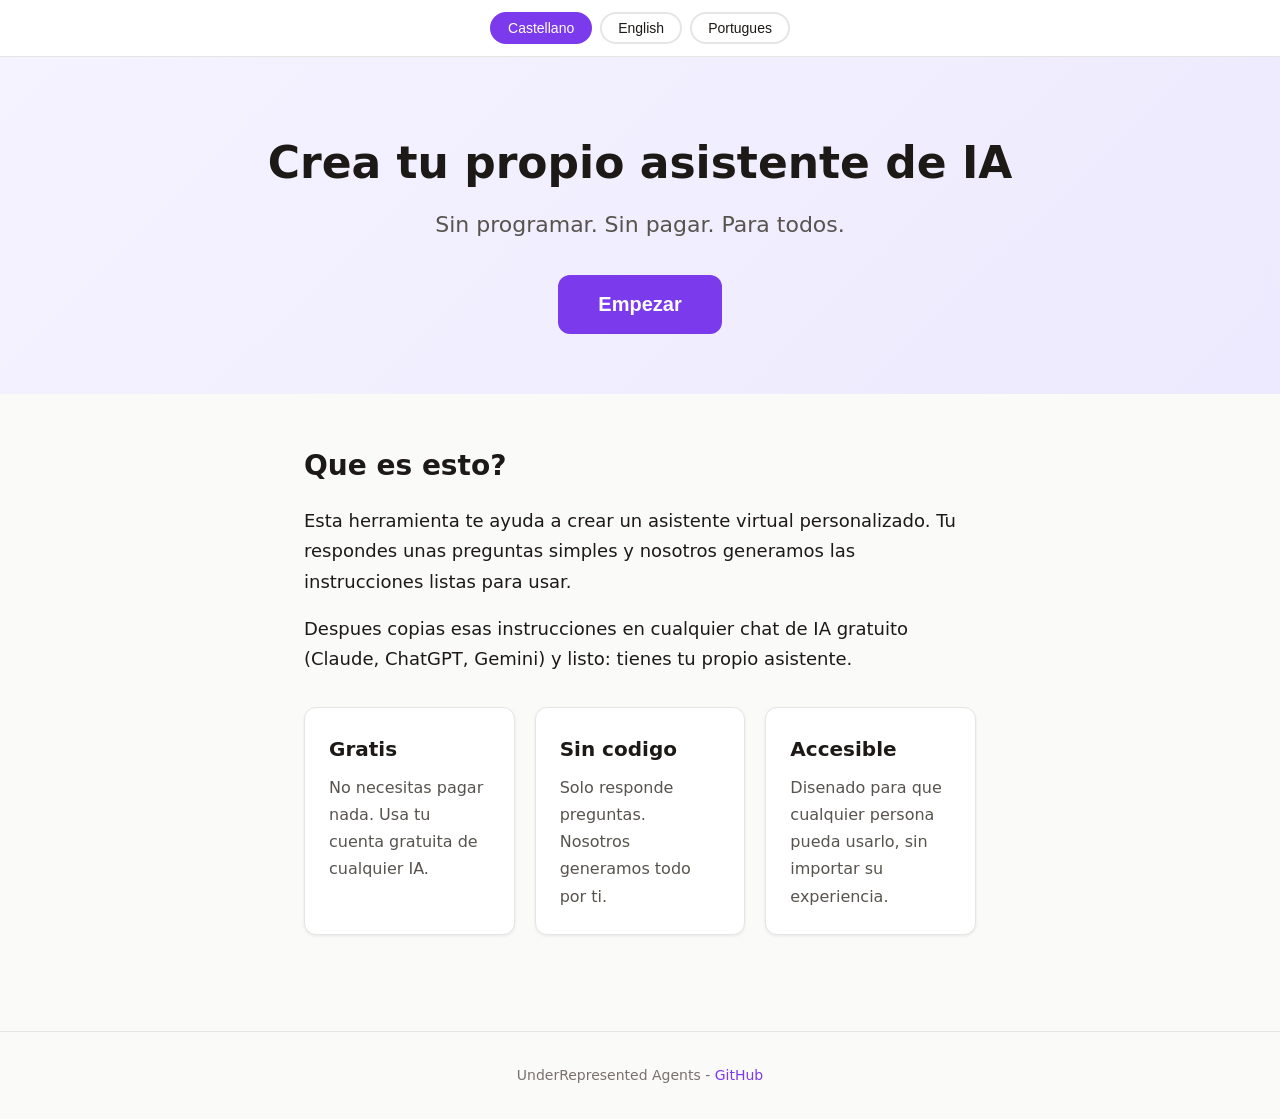
==== docs/index.html @ 911e9007 "Add inclusive AI agent toolkit: wizard, prompts, templates, and guides - Static website wizard (GitH" ====
<!DOCTYPE html>
<html lang="es">
<head>
    <meta charset="UTF-8">
    <meta name="viewport" content="width=device-width, initial-scale=1.0">
    <meta name="description" content="Crea tu propio asistente de IA accesible e inclusivo. Sin programar, sin pagar. Para todos.">
    <meta property="og:title" content="UnderRepresented Agents - Crea tu asistente de IA">
    <meta property="og:description" content="Herramientas para hacer que los agentes de IA sean accesibles para todos. Wizard interactivo en español, inglés y portugués.">
    <meta property="og:type" content="website">
    <title>UnderRepresented Agents - Crea tu asistente de IA</title>
    <link rel="stylesheet" href="style.css">
</head>
<body>
    <a href="#main" class="skip-link">Saltar al contenido principal</a>

    <!-- Language selector -->
    <nav class="lang-bar" aria-label="Seleccionar idioma">
        <button class="lang-btn active" data-lang="es" aria-pressed="true">Castellano</button>
        <button class="lang-btn" data-lang="en" aria-pressed="false">English</button>
        <button class="lang-btn" data-lang="pt" aria-pressed="false">Portugues</button>
    </nav>

    <!-- HERO -->
    <header class="hero">
        <h1 data-i18n="hero_title">Crea tu propio asistente de IA</h1>
        <p class="hero-sub" data-i18n="hero_sub">Sin programar. Sin pagar. Para todos.</p>
        <button id="start-btn" class="btn-primary btn-large" data-i18n="hero_cta">Empezar</button>
    </header>

    <!-- MAIN -->
    <main id="main">

        <!-- Intro section -->
        <section id="intro" class="section">
            <h2 data-i18n="intro_title">Que es esto?</h2>
            <p data-i18n="intro_p1">Esta herramienta te ayuda a crear un asistente virtual personalizado. Tu respondes unas preguntas simples y nosotros generamos las instrucciones listas para usar.</p>
            <p data-i18n="intro_p2">Despues copias esas instrucciones en cualquier chat de IA gratuito (Claude, ChatGPT, Gemini) y listo: tienes tu propio asistente.</p>

            <div class="card-grid">
                <div class="card">
                    <h3 data-i18n="card1_title">Gratis</h3>
                    <p data-i18n="card1_text">No necesitas pagar nada. Usa tu cuenta gratuita de cualquier IA.</p>
                </div>
                <div class="card">
                    <h3 data-i18n="card2_title">Sin codigo</h3>
                    <p data-i18n="card2_text">Solo responde preguntas. Nosotros generamos todo por ti.</p>
                </div>
                <div class="card">
                    <h3 data-i18n="card3_title">Accesible</h3>
                    <p data-i18n="card3_text">Disenado para que cualquier persona pueda usarlo, sin importar su experiencia.</p>
                </div>
            </div>
        </section>

        <!-- WIZARD -->
        <section id="wizard" class="section hidden" aria-live="polite">
            <div class="wizard-progress">
                <span id="wizard-step-label" data-i18n="step_label">Paso 1 de 6</span>
                <div class="progress-bar"><div id="progress-fill" class="progress-fill" style="width: 16.6%"></div></div>
            </div>

            <!-- Step 1: Who is it for -->
            <div class="wizard-step active" data-step="1">
                <h2 data-i18n="s1_title">Para quien es tu asistente?</h2>
                <p data-i18n="s1_desc">Primero dime: quien va a usar este asistente?</p>
                <div class="options">
                    <button class="option-btn" data-value="personal" data-i18n="s1_a">Para mi uso personal</button>
                    <button class="option-btn" data-value="business" data-i18n="s1_b">Para mi negocio o trabajo</button>
                    <button class="option-btn" data-value="others" data-i18n="s1_c">Para ayudar a otras personas</button>
                    <button class="option-btn" data-value="explore" data-i18n="s1_d">No estoy seguro/a, quiero explorar</button>
                </div>
            </div>

            <!-- Step 2: The problem -->
            <div class="wizard-step" data-step="2">
                <h2 data-i18n="s2_title">Que problema quieres resolver?</h2>
                <p data-i18n="s2_desc">Dilo como se lo dirias a un amigo. No necesitas palabras tecnicas.</p>
                <div class="examples">
                    <p data-i18n="s2_examples"><strong>Ejemplos:</strong> "Quiero algo que responda preguntas de mis clientes" / "Necesito ayuda para organizar mi dia" / "Quiero algo que me ayude a estudiar"</p>
                </div>
                <textarea id="problem-input" rows="4" placeholder="" data-i18n-placeholder="s2_placeholder" aria-label="Describe el problema que quieres resolver"></textarea>
                <button class="btn-primary wizard-next" data-i18n="next_btn">Siguiente</button>
            </div>

            <!-- Step 3: Personality -->
            <div class="wizard-step" data-step="3">
                <h2 data-i18n="s3_title">Como quieres que se comunique?</h2>
                <p data-i18n="s3_desc">Elige la personalidad de tu asistente.</p>
                <div class="options">
                    <button class="option-btn" data-value="formal" data-i18n="s3_a">Formal y profesional</button>
                    <button class="option-btn" data-value="friendly" data-i18n="s3_b">Amigable y cercano</button>
                    <button class="option-btn" data-value="patient" data-i18n="s3_c">Paciente y detallado</button>
                    <button class="option-btn" data-value="direct" data-i18n="s3_d">Directo y al grano</button>
                </div>
            </div>

            <!-- Step 4: Accessibility -->
            <div class="wizard-step" data-step="4">
                <h2 data-i18n="s4_title">Hay alguna necesidad especial?</h2>
                <p data-i18n="s4_desc">Puedes elegir varias opciones. Esto adapta tu asistente para que sea mas accesible.</p>
                <div class="options multi">
                    <button class="option-btn toggle" data-value="screen-reader" data-i18n="s4_a">Uso de lector de pantalla</button>
                    <button class="option-btn toggle" data-value="simple-language" data-i18n="s4_b">Explicaciones muy simples</button>
                    <button class="option-btn toggle" data-value="step-by-step" data-i18n="s4_c">Todo paso a paso con paciencia</button>
                    <button class="option-btn toggle" data-value="low-overwhelm" data-i18n="s4_d">Poca informacion a la vez</button>
                    <button class="option-btn toggle" data-value="none" data-i18n="s4_e">Ninguna en particular</button>
                </div>
                <button class="btn-primary wizard-next" data-i18n="next_btn">Siguiente</button>
            </div>

            <!-- Step 5: Limits -->
            <div class="wizard-step" data-step="5">
                <h2 data-i18n="s5_title">Hay algo que NO debe hacer?</h2>
                <p data-i18n="s5_desc">Define limites para tu asistente. Si no se te ocurre nada, puedes dejarlo vacio.</p>
                <div class="examples">
                    <p data-i18n="s5_examples"><strong>Ejemplos:</strong> "No dar consejos medicos" / "No hablar de politica" / "No compartir datos personales"</p>
                </div>
                <textarea id="limits-input" rows="3" placeholder="" data-i18n-placeholder="s5_placeholder" aria-label="Define los limites de tu asistente"></textarea>
                <button class="btn-primary wizard-next" data-i18n="next_btn">Siguiente</button>
            </div>

            <!-- Step 6: Summary & Generate -->
            <div class="wizard-step" data-step="6">
                <h2 data-i18n="s6_title">Tu asistente esta listo!</h2>
                <p data-i18n="s6_desc">Revisa el resumen. Si quieres cambiar algo, usa el boton "Atras".</p>

                <div id="summary" class="summary-box"></div>

                <button id="generate-btn" class="btn-primary btn-large" data-i18n="s6_generate">Generar mi asistente</button>
                <button class="btn-secondary wizard-back" data-i18n="back_btn">Atras</button>
            </div>

            <!-- Result -->
            <div class="wizard-step" data-step="7">
                <h2 data-i18n="s7_title">Aqui esta tu asistente!</h2>
                <p data-i18n="s7_desc">Copia el texto de abajo y pegalo como primer mensaje en tu chat de IA favorito.</p>

                <div id="result-prompt" class="result-box"></div>
                <button id="copy-btn" class="btn-primary btn-large" data-i18n="s7_copy">Copiar al portapapeles</button>
                <p id="copy-confirm" class="hidden" data-i18n="s7_copied">Copiado!</p>

                <div class="where-to-use">
                    <h3 data-i18n="s7_where">Donde lo pego?</h3>
                    <ul>
                        <li><a href="https://claude.ai" target="_blank" rel="noopener">Claude</a> - <span data-i18n="s7_claude">Abre una conversacion nueva y pega el texto como primer mensaje</span></li>
                        <li><a href="https://chat.openai.com" target="_blank" rel="noopener">ChatGPT</a> - <span data-i18n="s7_chatgpt">Abre un chat nuevo y pega el texto</span></li>
                        <li><a href="https://gemini.google.com" target="_blank" rel="noopener">Gemini</a> - <span data-i18n="s7_gemini">Inicia una conversacion y pega el texto</span></li>
                    </ul>
                </div>

                <button id="restart-btn" class="btn-secondary" data-i18n="s7_restart">Crear otro asistente</button>
            </div>
        </section>
    </main>

    <footer>
        <p>UnderRepresented Agents - <a href="https://github.com/ratalie/UnderRepresentedAgents" target="_blank" rel="noopener">GitHub</a></p>
    </footer>

    <script src="i18n.js"></script>
    <script src="wizard.js"></script>
</body>
</html>
---- docs/style.css ----
/* === RESET & BASE === */
*, *::before, *::after { box-sizing: border-box; margin: 0; padding: 0; }

:root {
    --bg: #fafaf9;
    --text: #1c1917;
    --primary: #7c3aed;
    --primary-hover: #6d28d9;
    --accent: #f5f3ff;
    --card-bg: #ffffff;
    --border: #e7e5e4;
    --success: #16a34a;
    --radius: 12px;
    --shadow: 0 1px 3px rgba(0,0,0,0.08);
    --shadow-lg: 0 4px 12px rgba(0,0,0,0.1);
    --font: 'Segoe UI', system-ui, -apple-system, sans-serif;
    --max-w: 720px;
}

html { scroll-behavior: smooth; }

body {
    font-family: var(--font);
    background: var(--bg);
    color: var(--text);
    line-height: 1.7;
    font-size: 18px;
}

/* === SKIP LINK (accessibility) === */
.skip-link {
    position: absolute;
    top: -100px;
    left: 0;
    background: var(--primary);
    color: white;
    padding: 8px 16px;
    z-index: 100;
    font-size: 16px;
}
.skip-link:focus { top: 0; }

/* === LANGUAGE BAR === */
.lang-bar {
    display: flex;
    justify-content: center;
    gap: 8px;
    padding: 12px;
    background: var(--card-bg);
    border-bottom: 1px solid var(--border);
}

.lang-btn {
    background: none;
    border: 2px solid var(--border);
    padding: 6px 16px;
    border-radius: 20px;
    cursor: pointer;
    font-size: 14px;
    color: var(--text);
    transition: all 0.2s;
}
.lang-btn:hover { border-color: var(--primary); }
.lang-btn.active {
    background: var(--primary);
    color: white;
    border-color: var(--primary);
}

/* === HERO === */
.hero {
    text-align: center;
    padding: 80px 24px 60px;
    background: linear-gradient(135deg, var(--accent) 0%, #ede9fe 100%);
}

.hero h1 {
    font-size: clamp(28px, 5vw, 44px);
    font-weight: 800;
    line-height: 1.2;
    margin-bottom: 16px;
}

.hero-sub {
    font-size: clamp(18px, 3vw, 22px);
    color: #57534e;
    margin-bottom: 32px;
}

/* === BUTTONS === */
.btn-primary {
    background: var(--primary);
    color: white;
    border: none;
    padding: 14px 32px;
    font-size: 18px;
    font-weight: 600;
    border-radius: var(--radius);
    cursor: pointer;
    transition: background 0.2s, transform 0.1s;
}
.btn-primary:hover { background: var(--primary-hover); }
.btn-primary:active { transform: scale(0.98); }
.btn-primary:focus-visible { outline: 3px solid var(--primary); outline-offset: 3px; }

.btn-large { padding: 18px 40px; font-size: 20px; }

.btn-secondary {
    background: none;
    color: var(--primary);
    border: 2px solid var(--primary);
    padding: 12px 28px;
    font-size: 16px;
    font-weight: 600;
    border-radius: var(--radius);
    cursor: pointer;
    transition: all 0.2s;
}
.btn-secondary:hover { background: var(--accent); }

/* === SECTIONS === */
.section {
    max-width: var(--max-w);
    margin: 0 auto;
    padding: 48px 24px;
}

.section h2 {
    font-size: 28px;
    font-weight: 700;
    margin-bottom: 16px;
}

.section p { margin-bottom: 16px; }

/* === CARDS === */
.card-grid {
    display: grid;
    grid-template-columns: repeat(auto-fit, minmax(200px, 1fr));
    gap: 20px;
    margin-top: 32px;
}

.card {
    background: var(--card-bg);
    border: 1px solid var(--border);
    border-radius: var(--radius);
    padding: 24px;
    box-shadow: var(--shadow);
}
.card h3 { font-size: 20px; margin-bottom: 8px; }
.card p { font-size: 16px; color: #57534e; margin: 0; }

/* === WIZARD === */
.hidden { display: none !important; }

.wizard-progress {
    margin-bottom: 32px;
}

#wizard-step-label {
    display: block;
    font-weight: 600;
    margin-bottom: 8px;
    font-size: 16px;
    color: #57534e;
}

.progress-bar {
    height: 8px;
    background: var(--border);
    border-radius: 4px;
    overflow: hidden;
}

.progress-fill {
    height: 100%;
    background: var(--primary);
    border-radius: 4px;
    transition: width 0.4s ease;
}

.wizard-step { display: none; }
.wizard-step.active { display: block; }

.wizard-step h2 { margin-bottom: 12px; }

/* === OPTIONS === */
.options {
    display: flex;
    flex-direction: column;
    gap: 12px;
    margin-top: 20px;
}

.option-btn {
    background: var(--card-bg);
    border: 2px solid var(--border);
    padding: 16px 20px;
    border-radius: var(--radius);
    font-size: 17px;
    text-align: left;
    cursor: pointer;
    transition: all 0.2s;
    color: var(--text);
}
.option-btn:hover {
    border-color: var(--primary);
    background: var(--accent);
}
.option-btn:focus-visible {
    outline: 3px solid var(--primary);
    outline-offset: 2px;
}
.option-btn.selected {
    border-color: var(--primary);
    background: var(--accent);
    font-weight: 600;
}

/* === TEXTAREA === */
textarea {
    width: 100%;
    border: 2px solid var(--border);
    border-radius: var(--radius);
    padding: 16px;
    font-size: 17px;
    font-family: var(--font);
    line-height: 1.6;
    resize: vertical;
    margin-top: 16px;
    margin-bottom: 16px;
    color: var(--text);
}
textarea:focus {
    outline: none;
    border-color: var(--primary);
    box-shadow: 0 0 0 3px rgba(124,58,237,0.15);
}

.examples {
    background: var(--accent);
    border-radius: var(--radius);
    padding: 16px;
    margin: 16px 0;
    font-size: 16px;
}

/* === SUMMARY === */
.summary-box {
    background: var(--card-bg);
    border: 2px solid var(--border);
    border-radius: var(--radius);
    padding: 24px;
    margin: 20px 0;
    font-size: 16px;
    line-height: 1.8;
}

.summary-box strong { color: var(--primary); }

/* === RESULT === */
.result-box {
    background: #1e1b2e;
    color: #e2e8f0;
    border-radius: var(--radius);
    padding: 24px;
    margin: 20px 0;
    font-family: 'Cascadia Code', 'Fira Code', monospace;
    font-size: 14px;
    line-height: 1.7;
    white-space: pre-wrap;
    word-wrap: break-word;
    max-height: 400px;
    overflow-y: auto;
}

#copy-confirm {
    color: var(--success);
    font-weight: 600;
    margin-top: 8px;
}

.where-to-use {
    margin-top: 32px;
    padding: 24px;
    background: var(--accent);
    border-radius: var(--radius);
}
.where-to-use h3 { margin-bottom: 12px; }
.where-to-use ul { list-style: none; padding: 0; }
.where-to-use li {
    padding: 8px 0;
    border-bottom: 1px solid var(--border);
}
.where-to-use li:last-child { border-bottom: none; }
.where-to-use a {
    color: var(--primary);
    font-weight: 600;
    text-decoration: none;
}
.where-to-use a:hover { text-decoration: underline; }

/* === FOOTER === */
footer {
    text-align: center;
    padding: 32px 24px;
    color: #78716c;
    font-size: 14px;
    border-top: 1px solid var(--border);
    margin-top: 48px;
}
footer a { color: var(--primary); text-decoration: none; }
footer a:hover { text-decoration: underline; }

/* === RESPONSIVE === */
@media (max-width: 600px) {
    body { font-size: 16px; }
    .hero { padding: 48px 20px 40px; }
    .section { padding: 32px 20px; }
    .btn-large { padding: 16px 32px; font-size: 18px; }
}

/* === ACCESSIBILITY: prefers-reduced-motion === */
@media (prefers-reduced-motion: reduce) {
    *, *::before, *::after { transition: none !important; animation: none !important; }
    html { scroll-behavior: auto; }
}

/* === HIGH CONTRAST === */
@media (prefers-contrast: high) {
    :root {
        --border: #000;
        --text: #000;
        --primary: #4c1d95;
    }
    .option-btn { border-width: 3px; }
}
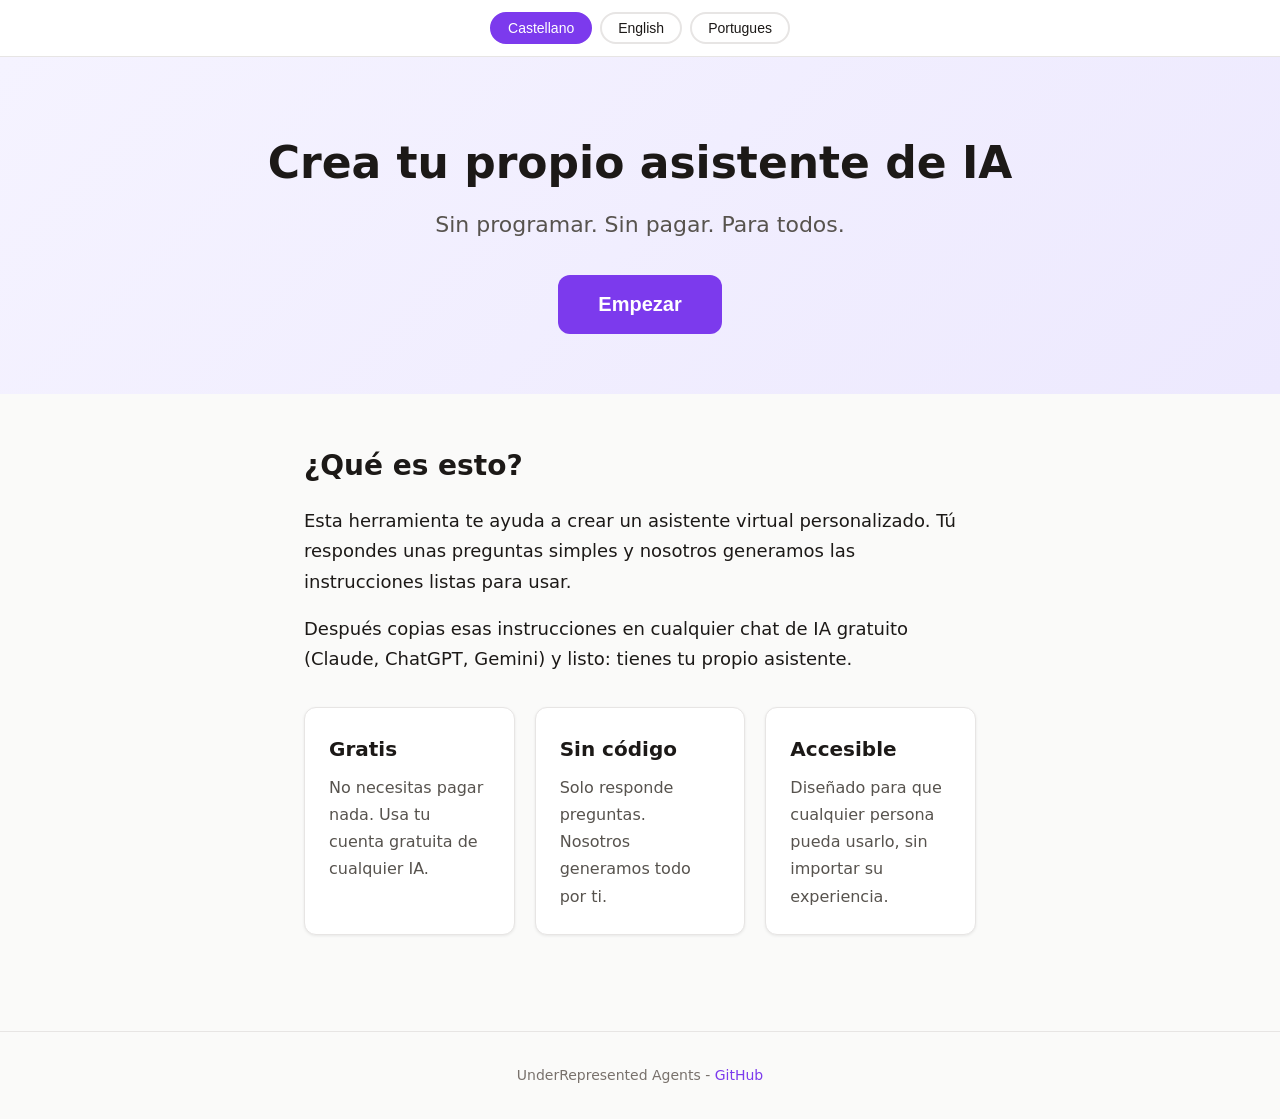
==== commit 5765d1fe: "Fix duplicate header tag, update Spanish translations with proper accents" ====
--- a/docs/index.html
+++ b/docs/index.html
@@ -32,9 +32,9 @@
 
         <!-- Intro section -->
         <section id="intro" class="section">
-            <h2 data-i18n="intro_title">Que es esto?</h2>
-            <p data-i18n="intro_p1">Esta herramienta te ayuda a crear un asistente virtual personalizado. Tu respondes unas preguntas simples y nosotros generamos las instrucciones listas para usar.</p>
-            <p data-i18n="intro_p2">Despues copias esas instrucciones en cualquier chat de IA gratuito (Claude, ChatGPT, Gemini) y listo: tienes tu propio asistente.</p>
+            <h2 data-i18n="intro_title">¿Qué es esto?</h2>
+            <p data-i18n="intro_p1">Esta herramienta te ayuda a crear un asistente virtual personalizado. Tú respondes unas preguntas simples y nosotros generamos las instrucciones listas para usar.</p>
+            <p data-i18n="intro_p2">Después copias esas instrucciones en cualquier chat de IA gratuito (Claude, ChatGPT, Gemini) y listo: tienes tu propio asistente.</p>
 
             <div class="card-grid">
                 <div class="card">
@@ -42,12 +42,12 @@
                     <p data-i18n="card1_text">No necesitas pagar nada. Usa tu cuenta gratuita de cualquier IA.</p>
                 </div>
                 <div class="card">
-                    <h3 data-i18n="card2_title">Sin codigo</h3>
+                    <h3 data-i18n="card2_title">Sin código</h3>
                     <p data-i18n="card2_text">Solo responde preguntas. Nosotros generamos todo por ti.</p>
                 </div>
                 <div class="card">
                     <h3 data-i18n="card3_title">Accesible</h3>
-                    <p data-i18n="card3_text">Disenado para que cualquier persona pueda usarlo, sin importar su experiencia.</p>
+                    <p data-i18n="card3_text">Diseñado para que cualquier persona pueda usarlo, sin importar su experiencia.</p>
                 </div>
             </div>
         </section>
@@ -61,8 +61,8 @@
 
             <!-- Step 1: Who is it for -->
             <div class="wizard-step active" data-step="1">
-                <h2 data-i18n="s1_title">Para quien es tu asistente?</h2>
-                <p data-i18n="s1_desc">Primero dime: quien va a usar este asistente?</p>
+                <h2 data-i18n="s1_title">¿Para quién es tu asistente?</h2>
+                <p data-i18n="s1_desc">Primero dime: ¿quién va a usar este asistente?</p>
                 <div class="options">
                     <button class="option-btn" data-value="personal" data-i18n="s1_a">Para mi uso personal</button>
                     <button class="option-btn" data-value="business" data-i18n="s1_b">Para mi negocio o trabajo</button>
@@ -73,18 +73,17 @@
 
             <!-- Step 2: The problem -->
             <div class="wizard-step" data-step="2">
-                <h2 data-i18n="s2_title">Que problema quieres resolver?</h2>
-                <p data-i18n="s2_desc">Dilo como se lo dirias a un amigo. No necesitas palabras tecnicas.</p>
+                <h2 data-i18n="s2_title">¿Qué problema quieres resolver?</h2>
+                <p data-i18n="s2_desc">Dilo como se lo dirías a un amigo. No necesitas palabras técnicas.</p>
                 <div class="examples">
                     <p data-i18n="s2_examples"><strong>Ejemplos:</strong> "Quiero algo que responda preguntas de mis clientes" / "Necesito ayuda para organizar mi dia" / "Quiero algo que me ayude a estudiar"</p>
                 </div>
                 <textarea id="problem-input" rows="4" placeholder="" data-i18n-placeholder="s2_placeholder" aria-label="Describe el problema que quieres resolver"></textarea>
                 <button class="btn-primary wizard-next" data-i18n="next_btn">Siguiente</button>
-            </div>
 
             <!-- Step 3: Personality -->
             <div class="wizard-step" data-step="3">
-                <h2 data-i18n="s3_title">Como quieres que se comunique?</h2>
+                <h2 data-i18n="s3_title">¿Cómo quieres que se comunique?</h2>
                 <p data-i18n="s3_desc">Elige la personalidad de tu asistente.</p>
                 <div class="options">
                     <button class="option-btn" data-value="formal" data-i18n="s3_a">Formal y profesional</button>
@@ -96,13 +95,13 @@
 
             <!-- Step 4: Accessibility -->
             <div class="wizard-step" data-step="4">
-                <h2 data-i18n="s4_title">Hay alguna necesidad especial?</h2>
-                <p data-i18n="s4_desc">Puedes elegir varias opciones. Esto adapta tu asistente para que sea mas accesible.</p>
+                <h2 data-i18n="s4_title">¿Hay alguna necesidad especial?</h2>
+                <p data-i18n="s4_desc">Puedes elegir varias opciones. Esto adapta tu asistente para que sea más accesible.</p>
                 <div class="options multi">
                     <button class="option-btn toggle" data-value="screen-reader" data-i18n="s4_a">Uso de lector de pantalla</button>
                     <button class="option-btn toggle" data-value="simple-language" data-i18n="s4_b">Explicaciones muy simples</button>
                     <button class="option-btn toggle" data-value="step-by-step" data-i18n="s4_c">Todo paso a paso con paciencia</button>
-                    <button class="option-btn toggle" data-value="low-overwhelm" data-i18n="s4_d">Poca informacion a la vez</button>
+                    <button class="option-btn toggle" data-value="low-overwhelm" data-i18n="s4_d">Poca información a la vez</button>
                     <button class="option-btn toggle" data-value="none" data-i18n="s4_e">Ninguna en particular</button>
                 </div>
                 <button class="btn-primary wizard-next" data-i18n="next_btn">Siguiente</button>
@@ -110,41 +109,41 @@
 
             <!-- Step 5: Limits -->
             <div class="wizard-step" data-step="5">
-                <h2 data-i18n="s5_title">Hay algo que NO debe hacer?</h2>
-                <p data-i18n="s5_desc">Define limites para tu asistente. Si no se te ocurre nada, puedes dejarlo vacio.</p>
+                <h2 data-i18n="s5_title">¿Hay algo que NO debe hacer?</h2>
+                <p data-i18n="s5_desc">Define límites para tu asistente. Si no se te ocurre nada, puedes dejarlo vacío.</p>
                 <div class="examples">
                     <p data-i18n="s5_examples"><strong>Ejemplos:</strong> "No dar consejos medicos" / "No hablar de politica" / "No compartir datos personales"</p>
                 </div>
-                <textarea id="limits-input" rows="3" placeholder="" data-i18n-placeholder="s5_placeholder" aria-label="Define los limites de tu asistente"></textarea>
+                <textarea id="limits-input" rows="3" placeholder="" data-i18n-placeholder="s5_placeholder" aria-label="Define los límites de tu asistente"></textarea>
                 <button class="btn-primary wizard-next" data-i18n="next_btn">Siguiente</button>
             </div>
 
             <!-- Step 6: Summary & Generate -->
             <div class="wizard-step" data-step="6">
-                <h2 data-i18n="s6_title">Tu asistente esta listo!</h2>
-                <p data-i18n="s6_desc">Revisa el resumen. Si quieres cambiar algo, usa el boton "Atras".</p>
+                <h2 data-i18n="s6_title">¡Tu asistente está listo!</h2>
+                <p data-i18n="s6_desc">Revisa el resumen. Si quieres cambiar algo, usa el botón "Atrás".</p>
 
                 <div id="summary" class="summary-box"></div>
 
                 <button id="generate-btn" class="btn-primary btn-large" data-i18n="s6_generate">Generar mi asistente</button>
-                <button class="btn-secondary wizard-back" data-i18n="back_btn">Atras</button>
+                <button class="btn-secondary wizard-back" data-i18n="back_btn">Atrás</button>
             </div>
 
             <!-- Result -->
             <div class="wizard-step" data-step="7">
-                <h2 data-i18n="s7_title">Aqui esta tu asistente!</h2>
-                <p data-i18n="s7_desc">Copia el texto de abajo y pegalo como primer mensaje en tu chat de IA favorito.</p>
+                <h2 data-i18n="s7_title">¡Aquí está tu asistente!</h2>
+                <p data-i18n="s7_desc">Copia el texto de abajo y pégalo como primer mensaje en tu chat de IA favorito.</p>
 
                 <div id="result-prompt" class="result-box"></div>
                 <button id="copy-btn" class="btn-primary btn-large" data-i18n="s7_copy">Copiar al portapapeles</button>
-                <p id="copy-confirm" class="hidden" data-i18n="s7_copied">Copiado!</p>
+                <p id="copy-confirm" class="hidden" data-i18n="s7_copied">¡Copiado!</p>
 
                 <div class="where-to-use">
-                    <h3 data-i18n="s7_where">Donde lo pego?</h3>
+                    <h3 data-i18n="s7_where">¿Dónde lo pego?</h3>
                     <ul>
-                        <li><a href="https://claude.ai" target="_blank" rel="noopener">Claude</a> - <span data-i18n="s7_claude">Abre una conversacion nueva y pega el texto como primer mensaje</span></li>
+                        <li><a href="https://claude.ai" target="_blank" rel="noopener">Claude</a> - <span data-i18n="s7_claude">Abre una conversación nueva y pega el texto como primer mensaje</span></li>
                         <li><a href="https://chat.openai.com" target="_blank" rel="noopener">ChatGPT</a> - <span data-i18n="s7_chatgpt">Abre un chat nuevo y pega el texto</span></li>
-                        <li><a href="https://gemini.google.com" target="_blank" rel="noopener">Gemini</a> - <span data-i18n="s7_gemini">Inicia una conversacion y pega el texto</span></li>
+                        <li><a href="https://gemini.google.com" target="_blank" rel="noopener">Gemini</a> - <span data-i18n="s7_gemini">Inicia una conversación y pega el texto</span></li>
                     </ul>
                 </div>
 
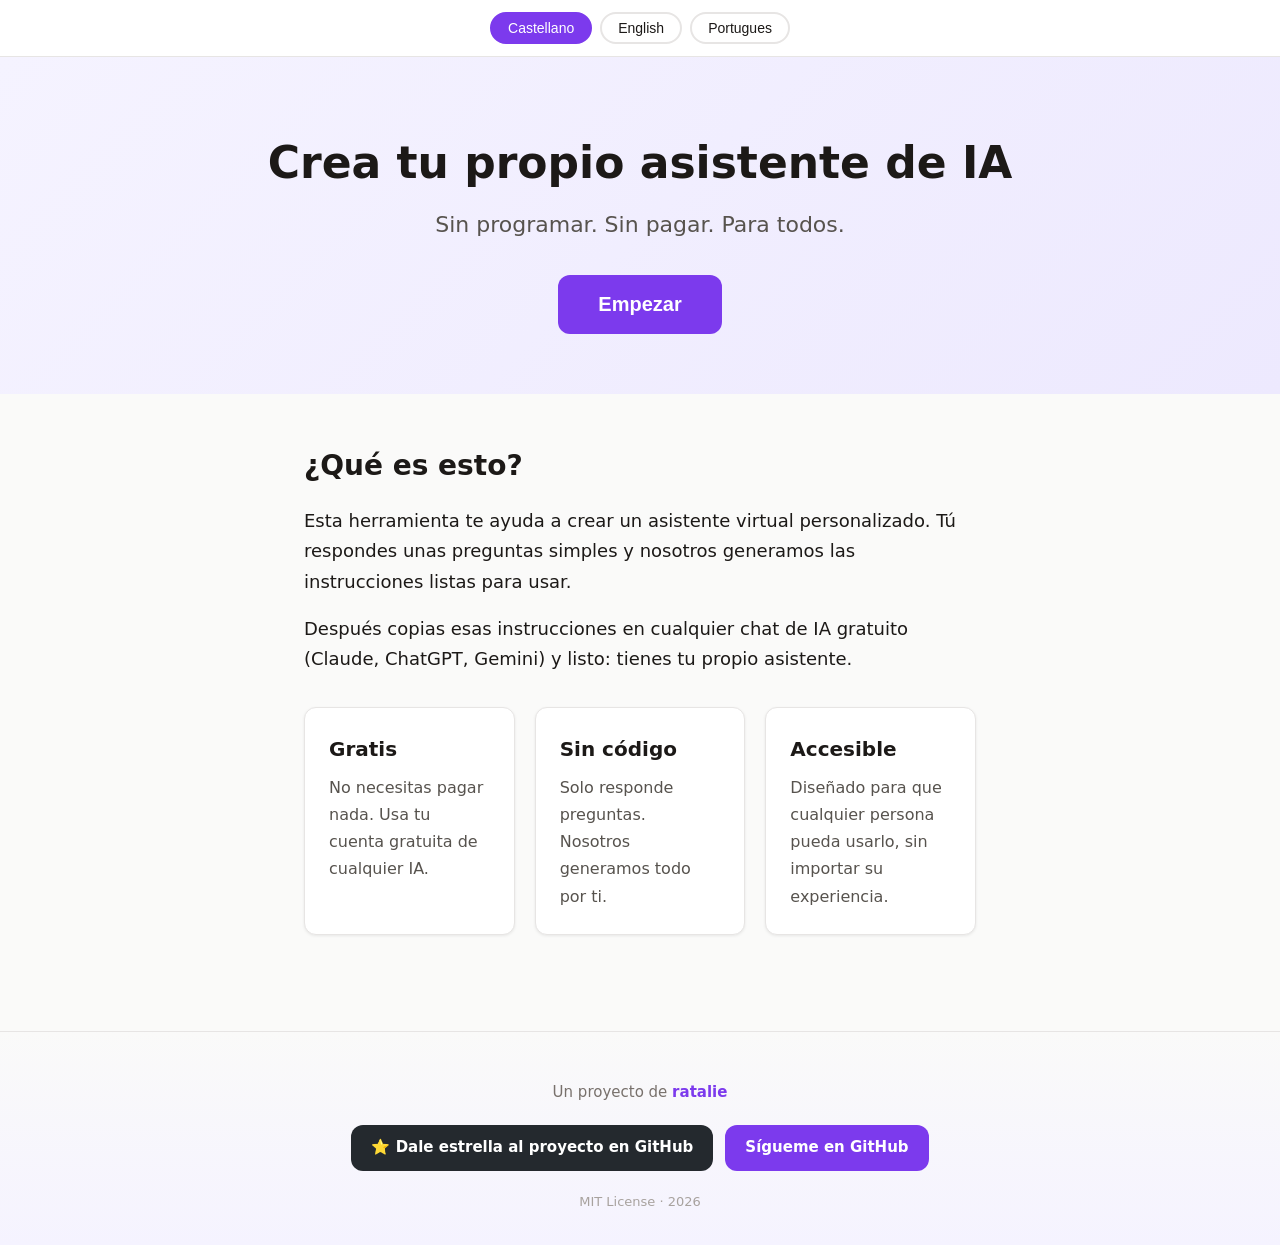
==== commit 56c44412: "Trilingual README (ES/EN/PT), fix HTML structure, update translations" ====
--- a/docs/index.html
+++ b/docs/index.html
@@ -80,6 +80,7 @@
                 </div>
                 <textarea id="problem-input" rows="4" placeholder="" data-i18n-placeholder="s2_placeholder" aria-label="Describe el problema que quieres resolver"></textarea>
                 <button class="btn-primary wizard-next" data-i18n="next_btn">Siguiente</button>
+            </div>
 
             <!-- Step 3: Personality -->
             <div class="wizard-step" data-step="3">
@@ -153,7 +154,12 @@
     </main>
 
     <footer>
-        <p>UnderRepresented Agents - <a href="https://github.com/ratalie/UnderRepresentedAgents" target="_blank" rel="noopener">GitHub</a></p>
+        <p data-i18n="footer_project">Un proyecto de <a href="https://github.com/ratalie" target="_blank" rel="noopener">ratalie</a></p>
+        <div class="footer-cta">
+            <a href="https://github.com/ratalie/UnderRepresentedAgents" target="_blank" rel="noopener" class="btn-github" data-i18n="footer_star">⭐ Dale estrella al proyecto en GitHub</a>
+            <a href="https://github.com/ratalie" target="_blank" rel="noopener" class="btn-github btn-github-follow" data-i18n="footer_follow">Sígueme en GitHub</a>
+        </div>
+        <p class="footer-license">MIT License · 2026</p>
     </footer>
 
     <script src="i18n.js"></script>
--- a/docs/style.css
+++ b/docs/style.css
@@ -304,14 +304,47 @@
 /* === FOOTER === */
 footer {
     text-align: center;
-    padding: 32px 24px;
+    padding: 48px 24px 32px;
     color: #78716c;
-    font-size: 14px;
+    font-size: 15px;
     border-top: 1px solid var(--border);
     margin-top: 48px;
-}
-footer a { color: var(--primary); text-decoration: none; }
+    background: linear-gradient(180deg, var(--bg) 0%, var(--accent) 100%);
+}
+footer a { color: var(--primary); text-decoration: none; font-weight: 600; }
 footer a:hover { text-decoration: underline; }
+
+.footer-cta {
+    display: flex;
+    justify-content: center;
+    gap: 12px;
+    flex-wrap: wrap;
+    margin: 20px 0;
+}
+
+.btn-github {
+    display: inline-flex;
+    align-items: center;
+    gap: 6px;
+    padding: 10px 20px;
+    border-radius: var(--radius);
+    font-size: 15px;
+    font-weight: 600;
+    color: white;
+    background: #24292e;
+    text-decoration: none;
+    transition: background 0.2s, transform 0.1s;
+}
+.btn-github:hover { background: #444d56; text-decoration: none; color: white; }
+.btn-github:active { transform: scale(0.98); }
+.btn-github-follow { background: var(--primary); }
+.btn-github-follow:hover { background: var(--primary-hover); }
+
+.footer-license {
+    margin-top: 16px;
+    font-size: 13px;
+    color: #a8a29e;
+}
 
 /* === RESPONSIVE === */
 @media (max-width: 600px) {
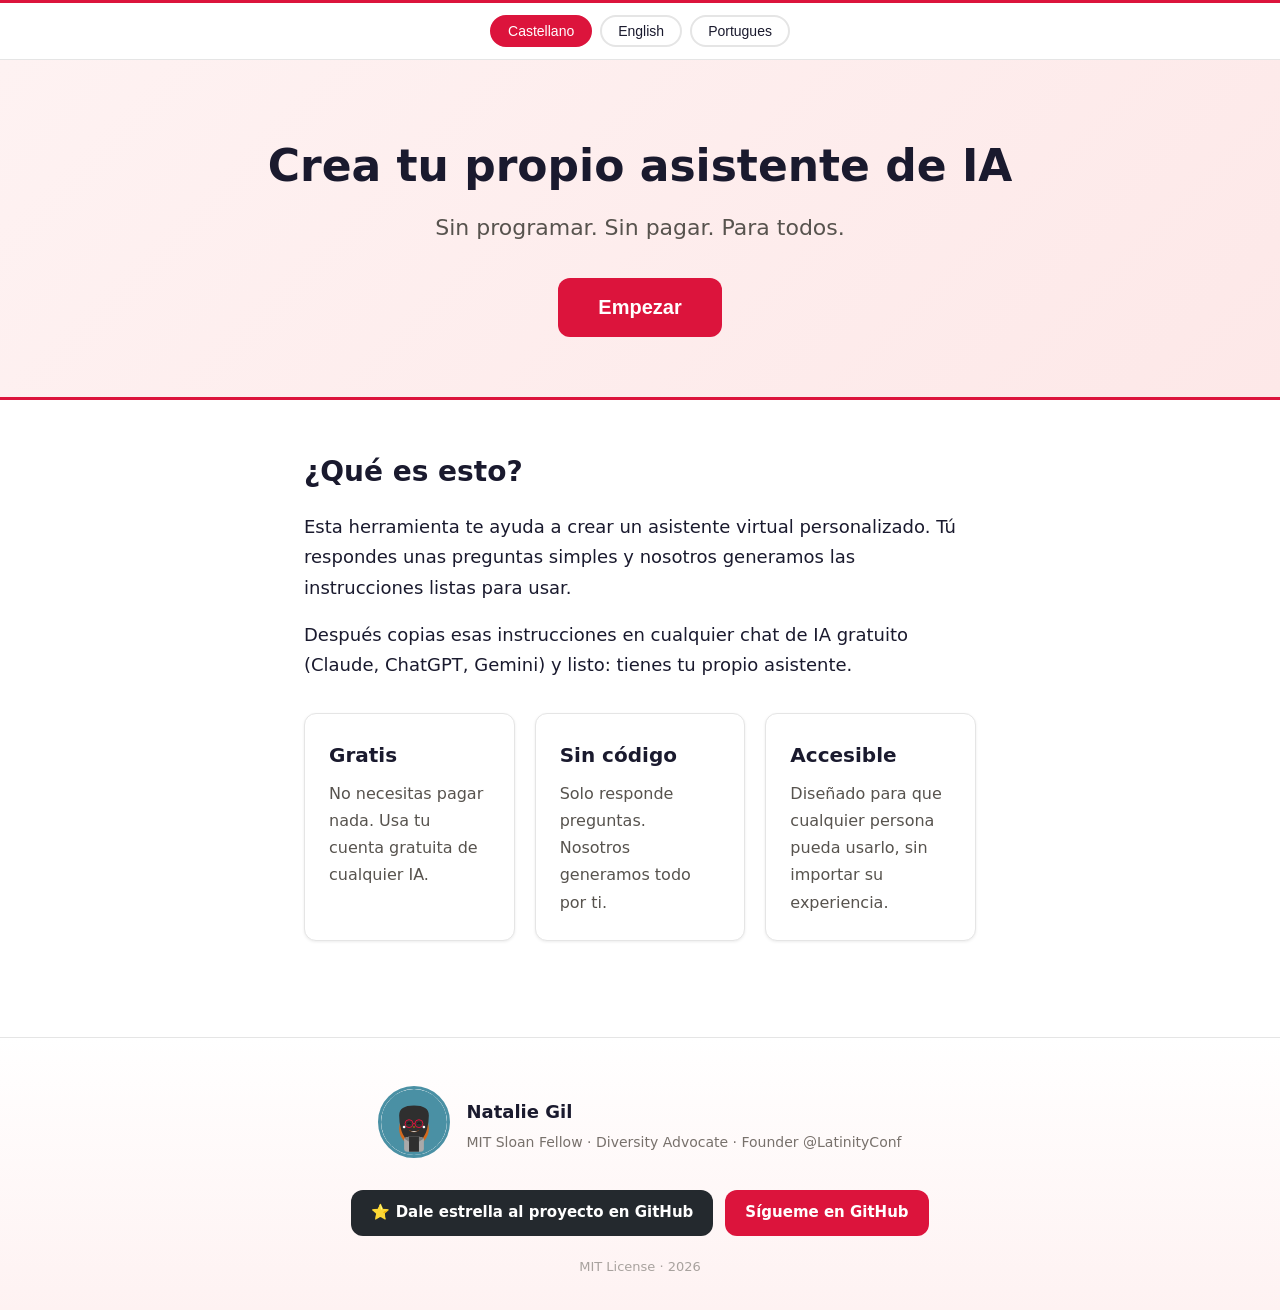
==== commit f13d5694: "colores, foot and fixes de idioma" ====
--- a/docs/index.html
+++ b/docs/index.html
@@ -7,6 +7,7 @@
     <meta property="og:title" content="UnderRepresented Agents - Crea tu asistente de IA">
     <meta property="og:description" content="Herramientas para hacer que los agentes de IA sean accesibles para todos. Wizard interactivo en español, inglés y portugués.">
     <meta property="og:type" content="website">
+    <link rel="icon" type="image/svg+xml" href="favicon.svg">
     <title>UnderRepresented Agents - Crea tu asistente de IA</title>
     <link rel="stylesheet" href="style.css">
 </head>
@@ -154,9 +155,17 @@
     </main>
 
     <footer>
-        <p data-i18n="footer_project">Un proyecto de <a href="https://github.com/ratalie" target="_blank" rel="noopener">ratalie</a></p>
+        <div class="footer-author">
+            <a href="https://github.com/ratalie" target="_blank" rel="noopener">
+                <img src="natalie-logo.svg" alt="Natalie Gil" class="footer-avatar" width="72" height="72">
+            </a>
+            <div class="footer-author-info">
+                <p class="footer-name">Natalie Gil</p>
+                <p class="footer-bio" data-i18n="footer_bio">MIT Sloan Fellow · Diversity Advocate · Founder @LatinityConf</p>
+            </div>
+        </div>
         <div class="footer-cta">
-            <a href="https://github.com/ratalie/UnderRepresentedAgents" target="_blank" rel="noopener" class="btn-github" data-i18n="footer_star">⭐ Dale estrella al proyecto en GitHub</a>
+            <a href="https://github.com/ratalie" target="_blank" rel="noopener" class="btn-github" data-i18n="footer_star">⭐ Dale estrella al proyecto en GitHub</a>
             <a href="https://github.com/ratalie" target="_blank" rel="noopener" class="btn-github btn-github-follow" data-i18n="footer_follow">Sígueme en GitHub</a>
         </div>
         <p class="footer-license">MIT License · 2026</p>
--- a/docs/style.css
+++ b/docs/style.css
@@ -2,14 +2,15 @@
 *, *::before, *::after { box-sizing: border-box; margin: 0; padding: 0; }
 
 :root {
-    --bg: #fafaf9;
-    --text: #1c1917;
-    --primary: #7c3aed;
-    --primary-hover: #6d28d9;
-    --accent: #f5f3ff;
+    --bg: #ffffff;
+    --text: #1a1a2e;
+    --primary: #DC143C;
+    --primary-hover: #b91030;
+    --accent: #fef2f2;
     --card-bg: #ffffff;
-    --border: #e7e5e4;
+    --border: #e5e5e5;
     --success: #16a34a;
+    --teal: #4A90A4;
     --radius: 12px;
     --shadow: 0 1px 3px rgba(0,0,0,0.08);
     --shadow-lg: 0 4px 12px rgba(0,0,0,0.1);
@@ -48,6 +49,7 @@
     padding: 12px;
     background: var(--card-bg);
     border-bottom: 1px solid var(--border);
+    border-top: 3px solid var(--primary);
 }
 
 .lang-btn {
@@ -71,7 +73,8 @@
 .hero {
     text-align: center;
     padding: 80px 24px 60px;
-    background: linear-gradient(135deg, var(--accent) 0%, #ede9fe 100%);
+    background: linear-gradient(135deg, var(--accent) 0%, #fde8e8 100%);
+    border-bottom: 3px solid var(--primary);
 }
 
 .hero h1 {
@@ -235,7 +238,7 @@
 textarea:focus {
     outline: none;
     border-color: var(--primary);
-    box-shadow: 0 0 0 3px rgba(124,58,237,0.15);
+    box-shadow: 0 0 0 3px rgba(220,20,60,0.15);
 }
 
 .examples {
@@ -261,9 +264,10 @@
 
 /* === RESULT === */
 .result-box {
-    background: #1e1b2e;
+    background: #1a1a2e;
     color: #e2e8f0;
     border-radius: var(--radius);
+    border-left: 4px solid var(--primary);
     padding: 24px;
     margin: 20px 0;
     font-family: 'Cascadia Code', 'Fira Code', monospace;
@@ -314,6 +318,36 @@
 footer a { color: var(--primary); text-decoration: none; font-weight: 600; }
 footer a:hover { text-decoration: underline; }
 
+.footer-author {
+    display: flex;
+    align-items: center;
+    justify-content: center;
+    gap: 16px;
+    margin-bottom: 24px;
+}
+
+.footer-avatar {
+    border-radius: 50%;
+    border: 3px solid var(--teal);
+    transition: transform 0.2s;
+}
+.footer-avatar:hover { transform: scale(1.08); }
+
+.footer-author-info { text-align: left; }
+
+.footer-name {
+    font-size: 18px;
+    font-weight: 700;
+    color: var(--text);
+    margin: 0;
+}
+
+.footer-bio {
+    font-size: 14px;
+    color: #78716c;
+    margin: 4px 0 0;
+}
+
 .footer-cta {
     display: flex;
     justify-content: center;
@@ -365,7 +399,7 @@
     :root {
         --border: #000;
         --text: #000;
-        --primary: #4c1d95;
+        --primary: #a00020;
     }
     .option-btn { border-width: 3px; }
 }
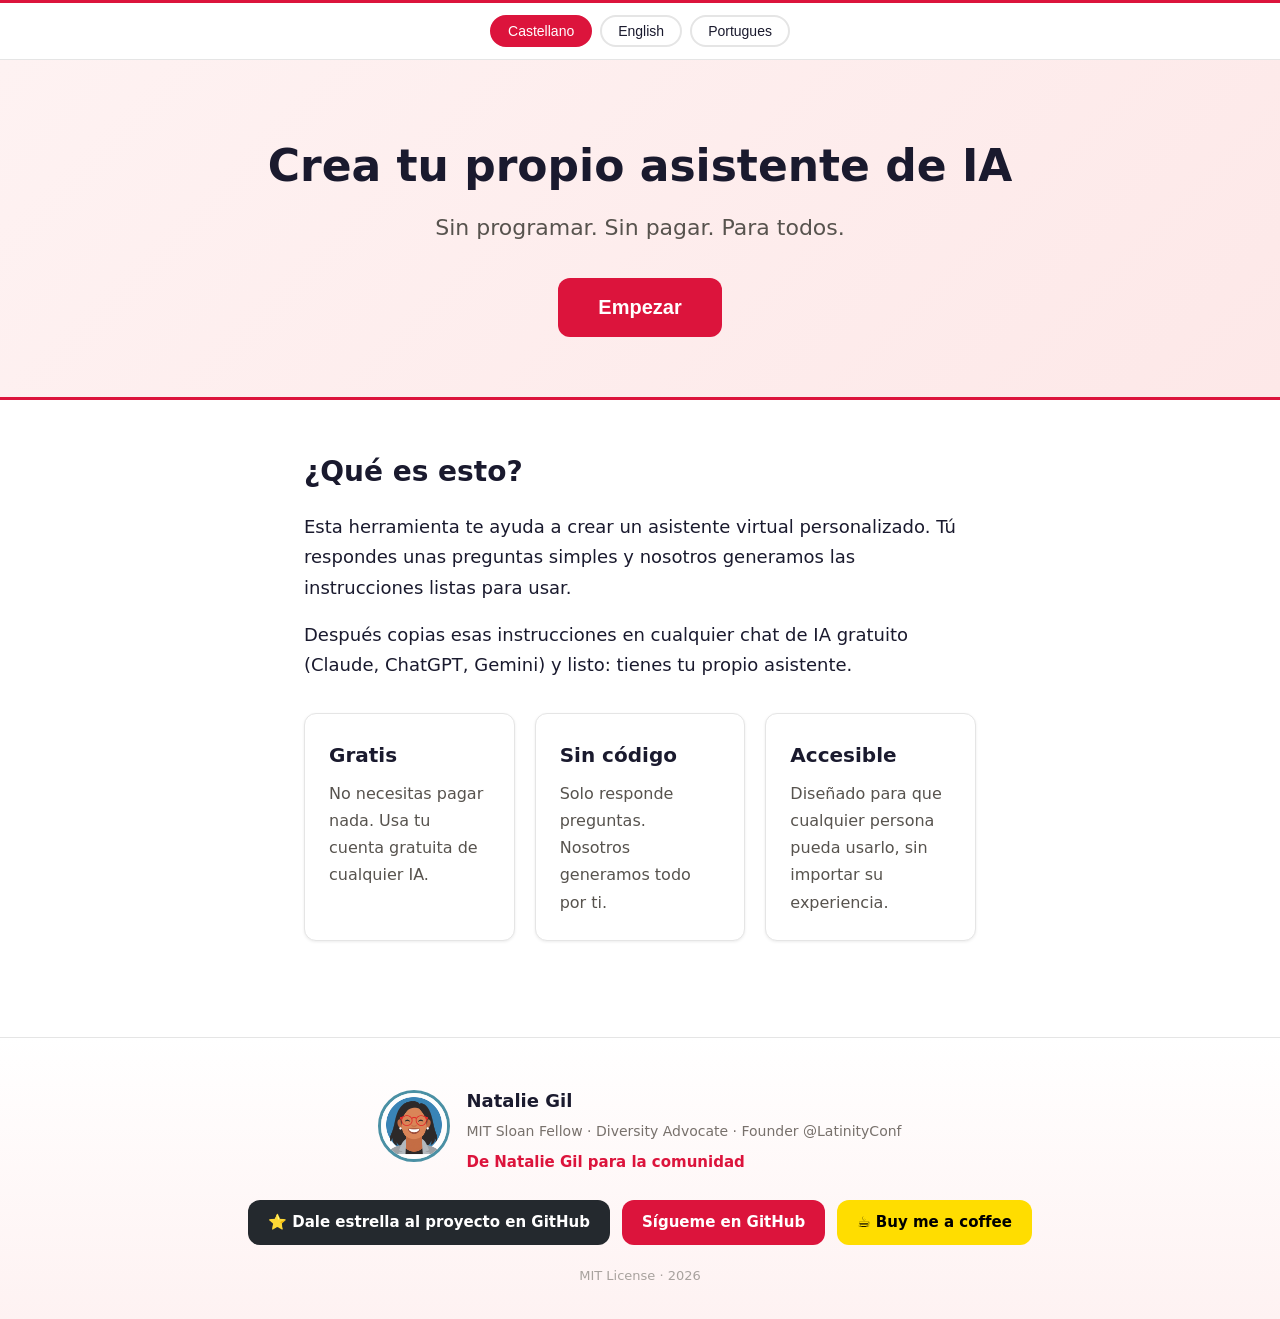
==== commit 27b5554a: "Update avatar to PNG, add community tagline and Buy Me a Coffee button" ====
--- a/docs/index.html
+++ b/docs/index.html
@@ -7,7 +7,7 @@
     <meta property="og:title" content="UnderRepresented Agents - Crea tu asistente de IA">
     <meta property="og:description" content="Herramientas para hacer que los agentes de IA sean accesibles para todos. Wizard interactivo en español, inglés y portugués.">
     <meta property="og:type" content="website">
-    <link rel="icon" type="image/svg+xml" href="favicon.svg">
+    <link rel="icon" type="image/png" href="natalie-avatar.png">
     <title>UnderRepresented Agents - Crea tu asistente de IA</title>
     <link rel="stylesheet" href="style.css">
 </head>
@@ -150,6 +150,14 @@
                 </div>
 
                 <button id="restart-btn" class="btn-secondary" data-i18n="s7_restart">Crear otro asistente</button>
+
+                <!-- Step 2 CTA -->
+                <div class="next-level-box">
+                    <h3 data-i18n="next_title">¿Quieres ir más allá?</h3>
+                    <p data-i18n="next_desc">Tenemos recursos gratuitos para que puedas hacer más: agentes pre-configurados, sesiones guiadas y una comunidad. Como los recursos son limitados, nos registramos para que alcancen para todos.</p>
+                    <a href="#GOOGLE_FORM_URL" target="_blank" rel="noopener" class="btn-primary btn-next-level" data-i18n="next_cta">Quiero participar</a>
+                    <p class="next-note" data-i18n="next_note">Es gratis. Solo pedimos tu nombre y correo para poder organizarnos.</p>
+                </div>
             </div>
         </section>
     </main>
@@ -157,16 +165,18 @@
     <footer>
         <div class="footer-author">
             <a href="https://github.com/ratalie" target="_blank" rel="noopener">
-                <img src="natalie-logo.svg" alt="Natalie Gil" class="footer-avatar" width="72" height="72">
+                <img src="natalie-avatar.png" alt="Natalie Gil" class="footer-avatar" width="72" height="72">
             </a>
             <div class="footer-author-info">
                 <p class="footer-name">Natalie Gil</p>
                 <p class="footer-bio" data-i18n="footer_bio">MIT Sloan Fellow · Diversity Advocate · Founder @LatinityConf</p>
+                <p class="footer-tagline" data-i18n="footer_project">De Natalie Gil para la comunidad</p>
             </div>
         </div>
         <div class="footer-cta">
             <a href="https://github.com/ratalie" target="_blank" rel="noopener" class="btn-github" data-i18n="footer_star">⭐ Dale estrella al proyecto en GitHub</a>
             <a href="https://github.com/ratalie" target="_blank" rel="noopener" class="btn-github btn-github-follow" data-i18n="footer_follow">Sígueme en GitHub</a>
+            <a href="https://buymeacoffee.com/zidojuliju" target="_blank" rel="noopener" class="btn-coffee">☕ Buy me a coffee</a>
         </div>
         <p class="footer-license">MIT License · 2026</p>
     </footer>
--- a/docs/style.css
+++ b/docs/style.css
@@ -305,6 +305,38 @@
 }
 .where-to-use a:hover { text-decoration: underline; }
 
+/* === NEXT LEVEL BOX === */
+.next-level-box {
+    margin-top: 40px;
+    padding: 32px;
+    background: linear-gradient(135deg, #f0fdf4 0%, #ecfdf5 100%);
+    border: 2px solid #86efac;
+    border-radius: var(--radius);
+    text-align: center;
+}
+.next-level-box h3 {
+    font-size: 22px;
+    margin-bottom: 12px;
+    color: var(--text);
+}
+.next-level-box p {
+    font-size: 16px;
+    color: #374151;
+    margin-bottom: 16px;
+    line-height: 1.6;
+}
+.btn-next-level {
+    display: inline-block;
+    background: #16a34a;
+    margin-bottom: 12px;
+}
+.btn-next-level:hover { background: #15803d; }
+.next-note {
+    font-size: 13px;
+    color: #6b7280;
+    margin: 0;
+}
+
 /* === FOOTER === */
 footer {
     text-align: center;
@@ -348,6 +380,13 @@
     margin: 4px 0 0;
 }
 
+.footer-tagline {
+    font-size: 15px;
+    font-weight: 600;
+    color: var(--primary);
+    margin: 6px 0 0;
+}
+
 .footer-cta {
     display: flex;
     justify-content: center;
@@ -373,6 +412,22 @@
 .btn-github:active { transform: scale(0.98); }
 .btn-github-follow { background: var(--primary); }
 .btn-github-follow:hover { background: var(--primary-hover); }
+
+.btn-coffee {
+    display: inline-flex;
+    align-items: center;
+    gap: 6px;
+    padding: 10px 20px;
+    border-radius: var(--radius);
+    font-size: 15px;
+    font-weight: 600;
+    color: #000;
+    background: #FFDD00;
+    text-decoration: none;
+    transition: background 0.2s, transform 0.1s;
+}
+.btn-coffee:hover { background: #e6c700; text-decoration: none; color: #000; }
+.btn-coffee:active { transform: scale(0.98); }
 
 .footer-license {
     margin-top: 16px;
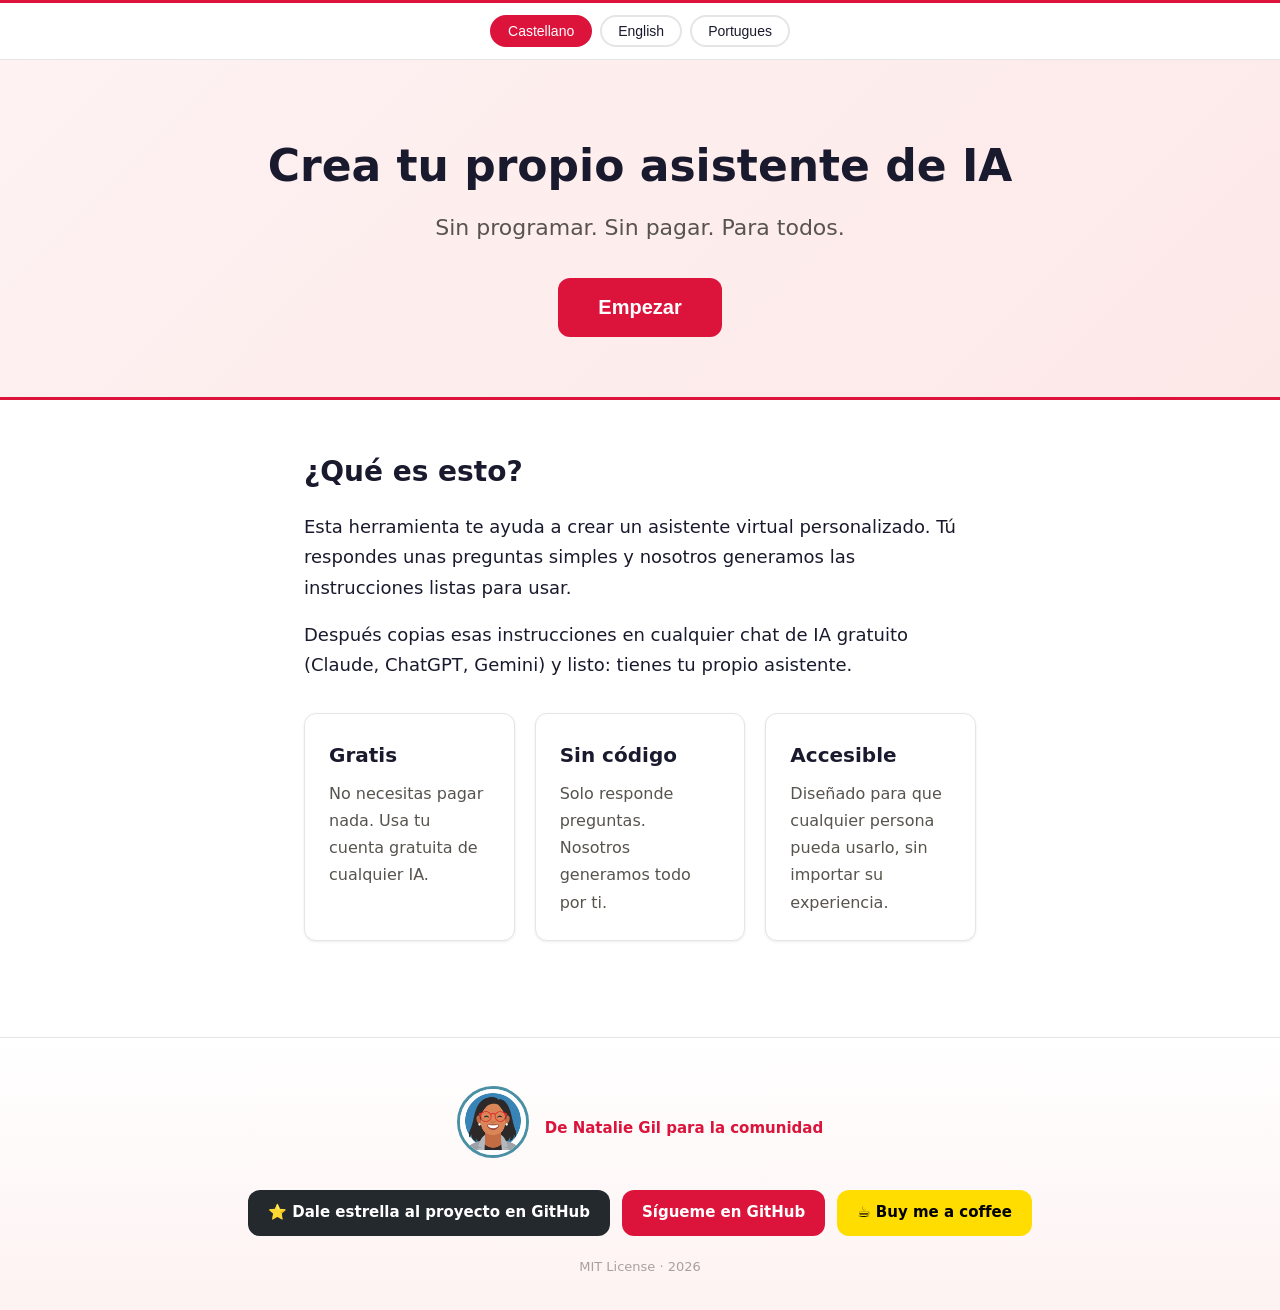
==== commit 2d856584: "como lo guardo y cta" ====
--- a/docs/index.html
+++ b/docs/index.html
@@ -149,12 +149,86 @@
                     </ul>
                 </div>
 
+                <!-- Save permanently -->
+                <div class="save-permanent">
+                    <h3 data-i18n="save_title">Guárdalo para no repetir</h3>
+                    <p data-i18n="save_desc">En vez de pegar el texto cada vez, puedes guardarlo dentro de la plataforma. Así tu asistente está listo siempre.</p>
+                    <div class="platform-cards">
+                        <div class="platform-card">
+                            <strong>ChatGPT</strong>
+                            <p data-i18n="save_chatgpt">Gratis: Ve a Configuración > Personalización > Instrucciones personalizadas y pega tu texto ahí. Se aplica a todas tus conversaciones nuevas automáticamente.</p>
+                        </div>
+                        <div class="platform-card">
+                            <strong>Claude</strong>
+                            <p data-i18n="save_claude">Gratis: Abre una conversación, pega el texto, y usa el icono de estrella para guardarla. También puedes crear un Proyecto (gratis) y pegar el texto en las instrucciones del proyecto.</p>
+                        </div>
+                        <div class="platform-card">
+                            <strong>Gemini</strong>
+                            <p data-i18n="save_gemini">Gratis: Pega el texto al inicio de cada conversación. También puedes guardar la conversación y Gemini recordará el contexto si la retomas.</p>
+                        </div>
+                    </div>
+                </div>
+
                 <button id="restart-btn" class="btn-secondary" data-i18n="s7_restart">Crear otro asistente</button>
 
-                <!-- Step 2 CTA -->
+                <!-- How to use instructions -->
+                <div class="how-to-use">
+                    <h3 data-i18n="how_title">¿Cómo lo uso después?</h3>
+                    <div class="how-steps">
+                        <div class="how-step">
+                            <span class="how-number">1</span>
+                            <div>
+                                <strong data-i18n="how_save_title">Guarda tu texto</strong>
+                                <p data-i18n="how_save_desc">Copia el texto generado y guárdalo en un lugar seguro: un archivo de texto, una nota en tu celular, o un documento. Así lo tendrás siempre a mano.</p>
+                            </div>
+                        </div>
+                        <div class="how-step">
+                            <span class="how-number">2</span>
+                            <div>
+                                <strong data-i18n="how_paste_title">Pégalo cada vez que empieces</strong>
+                                <p data-i18n="how_paste_desc">Cada vez que abras una conversación nueva en Claude, ChatGPT o Gemini, pega el texto como primer mensaje. La IA se convierte en tu asistente personalizado durante toda esa conversación.</p>
+                            </div>
+                        </div>
+                        <div class="how-step">
+                            <span class="how-number">3</span>
+                            <div>
+                                <strong data-i18n="how_talk_title">Habla normal</strong>
+                                <p data-i18n="how_talk_desc">Después de pegar el texto, simplemente escribe lo que necesitas como si hablaras con una persona. Tu asistente ya sabe cómo ayudarte.</p>
+                            </div>
+                        </div>
+                        <div class="how-step">
+                            <span class="how-number">4</span>
+                            <div>
+                                <strong data-i18n="how_improve_title">Mejóralo con el tiempo</strong>
+                                <p data-i18n="how_improve_desc">Si quieres cambiar algo, puedes volver aquí y crear uno nuevo, o simplemente decirle a la IA: "A partir de ahora también quiero que..." y se adapta.</p>
+                            </div>
+                        </div>
+                    </div>
+                </div>
+
+                <!-- Tips for going further -->
+                <div class="tips-box">
+                    <h3 data-i18n="tips_title">Consejos para sacarle más provecho</h3>
+                    <ul>
+                        <li data-i18n="tips_1"><strong>Sé específico:</strong> En vez de "ayúdame", di "ayúdame a escribir un correo para mi jefe pidiendo vacaciones". Mientras más detalle, mejor respuesta.</li>
+                        <li data-i18n="tips_2"><strong>Pide que corrija:</strong> Si algo no te gusta, dile "eso no es lo que necesito, quiero algo más..." y te dará otra versión.</li>
+                        <li data-i18n="tips_3"><strong>Usa la misma conversación:</strong> Mientras no cierres la conversación, la IA recuerda todo lo que hablaron. Aprovecha eso.</li>
+                        <li data-i18n="tips_4"><strong>Pide ejemplos:</strong> Si no entiendes algo, dile "dame un ejemplo" o "explícamelo de otra forma".</li>
+                        <li data-i18n="tips_5"><strong>No tengas miedo de equivocarte:</strong> No hay preguntas tontas. La IA está configurada para ser paciente contigo.</li>
+                    </ul>
+                </div>
+
+                <!-- Step 2: Templates -->
                 <div class="next-level-box">
                     <h3 data-i18n="next_title">¿Quieres ir más allá?</h3>
-                    <p data-i18n="next_desc">Tenemos recursos gratuitos para que puedas hacer más: agentes pre-configurados, sesiones guiadas y una comunidad. Como los recursos son limitados, nos registramos para que alcancen para todos.</p>
+                    <p data-i18n="next_desc_v2">Tenemos agentes profesionales listos para usar: soporte al cliente, tutor educativo y asistente personal. Más completos y diseñados para casos específicos.</p>
+                    <a href="templates.html" class="btn-primary btn-next-level" data-i18n="next_cta_templates">Ver agentes profesionales</a>
+                </div>
+
+                <!-- Step 3: Community -->
+                <div class="next-level-box community-box">
+                    <h3 data-i18n="community_title">Únete a la comunidad</h3>
+                    <p data-i18n="community_desc">Sesiones guiadas, más agentes y una comunidad de personas como tú. Como los recursos son limitados, nos registramos para que alcancen para todos.</p>
                     <a href="#GOOGLE_FORM_URL" target="_blank" rel="noopener" class="btn-primary btn-next-level" data-i18n="next_cta">Quiero participar</a>
                     <p class="next-note" data-i18n="next_note">Es gratis. Solo pedimos tu nombre y correo para poder organizarnos.</p>
                 </div>
@@ -164,12 +238,10 @@
 
     <footer>
         <div class="footer-author">
-            <a href="https://github.com/ratalie" target="_blank" rel="noopener">
+            <a href="https://natalie.uno" target="_blank" rel="noopener">
                 <img src="natalie-avatar.png" alt="Natalie Gil" class="footer-avatar" width="72" height="72">
             </a>
             <div class="footer-author-info">
-                <p class="footer-name">Natalie Gil</p>
-                <p class="footer-bio" data-i18n="footer_bio">MIT Sloan Fellow · Diversity Advocate · Founder @LatinityConf</p>
                 <p class="footer-tagline" data-i18n="footer_project">De Natalie Gil para la comunidad</p>
             </div>
         </div>
--- a/docs/style.css
+++ b/docs/style.css
@@ -305,6 +305,121 @@
 }
 .where-to-use a:hover { text-decoration: underline; }
 
+/* === SAVE PERMANENTLY === */
+.save-permanent {
+    margin-top: 32px;
+    padding: 24px;
+    background: #f0f9ff;
+    border: 2px solid #7dd3fc;
+    border-radius: var(--radius);
+}
+.save-permanent h3 {
+    font-size: 20px;
+    margin-bottom: 8px;
+    color: var(--text);
+}
+.save-permanent > p {
+    font-size: 15px;
+    color: #57534e;
+    margin-bottom: 16px;
+}
+.platform-cards {
+    display: flex;
+    flex-direction: column;
+    gap: 12px;
+}
+.platform-card {
+    background: white;
+    border: 1px solid #e0f2fe;
+    border-radius: 8px;
+    padding: 16px;
+}
+.platform-card strong {
+    font-size: 16px;
+    color: var(--text);
+}
+.platform-card p {
+    font-size: 14px;
+    color: #57534e;
+    margin: 6px 0 0;
+    line-height: 1.6;
+}
+
+/* === HOW TO USE === */
+.how-to-use {
+    margin-top: 40px;
+    padding: 32px;
+    background: var(--card-bg);
+    border: 2px solid var(--border);
+    border-radius: var(--radius);
+}
+.how-to-use h3 {
+    font-size: 22px;
+    margin-bottom: 20px;
+    color: var(--text);
+}
+.how-steps {
+    display: flex;
+    flex-direction: column;
+    gap: 20px;
+}
+.how-step {
+    display: flex;
+    gap: 16px;
+    align-items: flex-start;
+}
+.how-number {
+    flex-shrink: 0;
+    width: 36px;
+    height: 36px;
+    background: var(--primary);
+    color: white;
+    border-radius: 50%;
+    display: flex;
+    align-items: center;
+    justify-content: center;
+    font-weight: 700;
+    font-size: 16px;
+}
+.how-step strong {
+    display: block;
+    font-size: 17px;
+    margin-bottom: 4px;
+}
+.how-step p {
+    font-size: 15px;
+    color: #57534e;
+    margin: 0;
+    line-height: 1.6;
+}
+
+/* === TIPS BOX === */
+.tips-box {
+    margin-top: 24px;
+    padding: 24px;
+    background: #fffbeb;
+    border: 2px solid #fbbf24;
+    border-radius: var(--radius);
+}
+.tips-box h3 {
+    font-size: 20px;
+    margin-bottom: 16px;
+    color: var(--text);
+}
+.tips-box ul {
+    list-style: none;
+    padding: 0;
+}
+.tips-box li {
+    padding: 10px 0;
+    border-bottom: 1px solid #fde68a;
+    font-size: 15px;
+    line-height: 1.6;
+    color: #57534e;
+}
+.tips-box li:last-child { border-bottom: none; }
+.tips-box li strong { color: var(--text); }
+
 /* === NEXT LEVEL BOX === */
 .next-level-box {
     margin-top: 40px;
@@ -335,6 +450,10 @@
     font-size: 13px;
     color: #6b7280;
     margin: 0;
+}
+.community-box {
+    background: linear-gradient(135deg, #eff6ff 0%, #dbeafe 100%);
+    border-color: #93c5fd;
 }
 
 /* === FOOTER === */
@@ -435,6 +554,57 @@
     color: #a8a29e;
 }
 
+/* === TEMPLATES PAGE === */
+.hero-small { padding: 48px 24px 40px; }
+.hero-small h1 { margin-bottom: 12px; }
+.hero-small .btn-secondary { margin-top: 16px; display: inline-block; }
+
+.template-section {
+    border-bottom: 1px solid var(--border);
+    padding-bottom: 40px;
+}
+.template-header {
+    display: flex;
+    gap: 16px;
+    align-items: flex-start;
+    margin-bottom: 16px;
+}
+.template-icon {
+    font-size: 40px;
+    flex-shrink: 0;
+    line-height: 1;
+}
+.template-header h2 { margin-bottom: 8px; }
+.template-header p {
+    font-size: 16px;
+    color: #57534e;
+    margin: 0;
+}
+.template-features {
+    display: flex;
+    flex-wrap: wrap;
+    gap: 8px;
+    margin-bottom: 16px;
+}
+.tag {
+    background: var(--accent);
+    color: var(--primary);
+    border: 1px solid #fecdd3;
+    padding: 4px 12px;
+    border-radius: 20px;
+    font-size: 13px;
+    font-weight: 600;
+}
+.template-prompt {
+    max-height: 300px;
+}
+.copy-tpl-btn { margin-top: 12px; }
+.copy-tpl-confirm {
+    color: var(--success);
+    font-weight: 600;
+    margin-top: 8px;
+}
+
 /* === RESPONSIVE === */
 @media (max-width: 600px) {
     body { font-size: 16px; }
